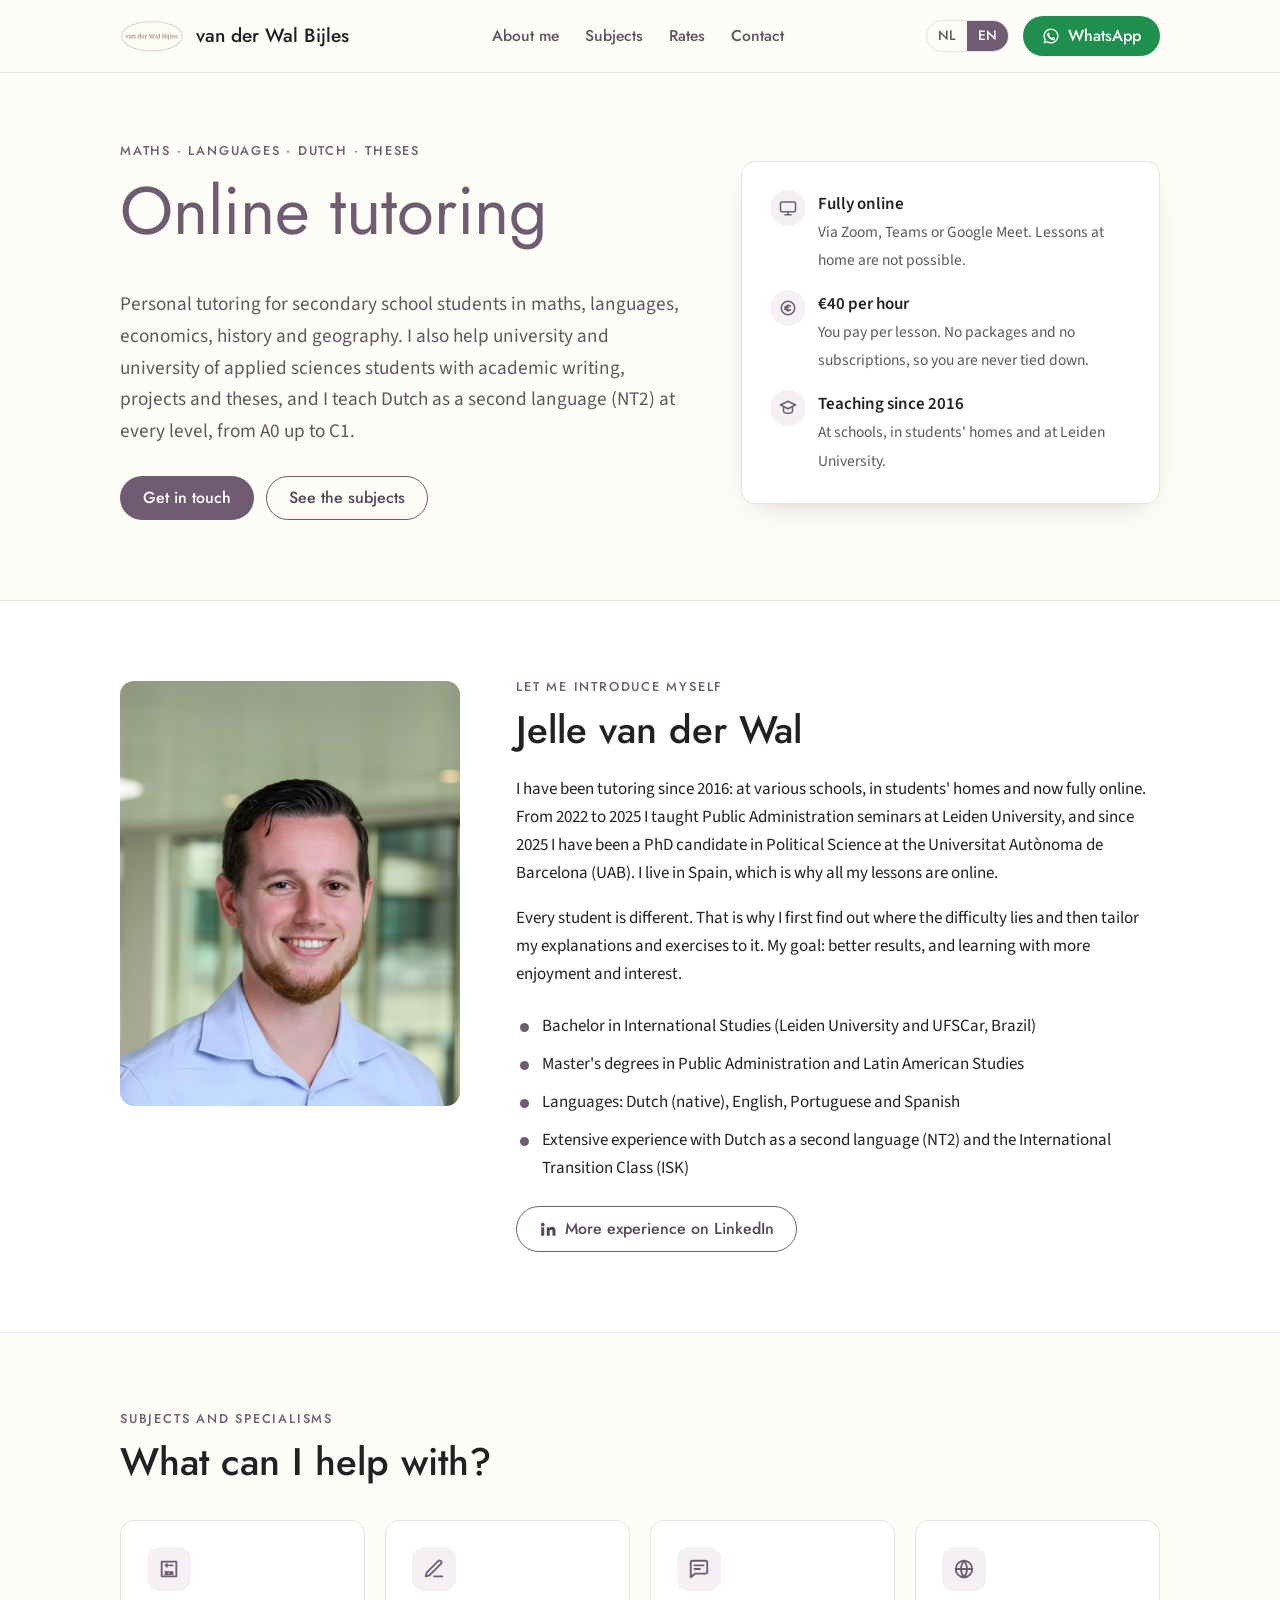
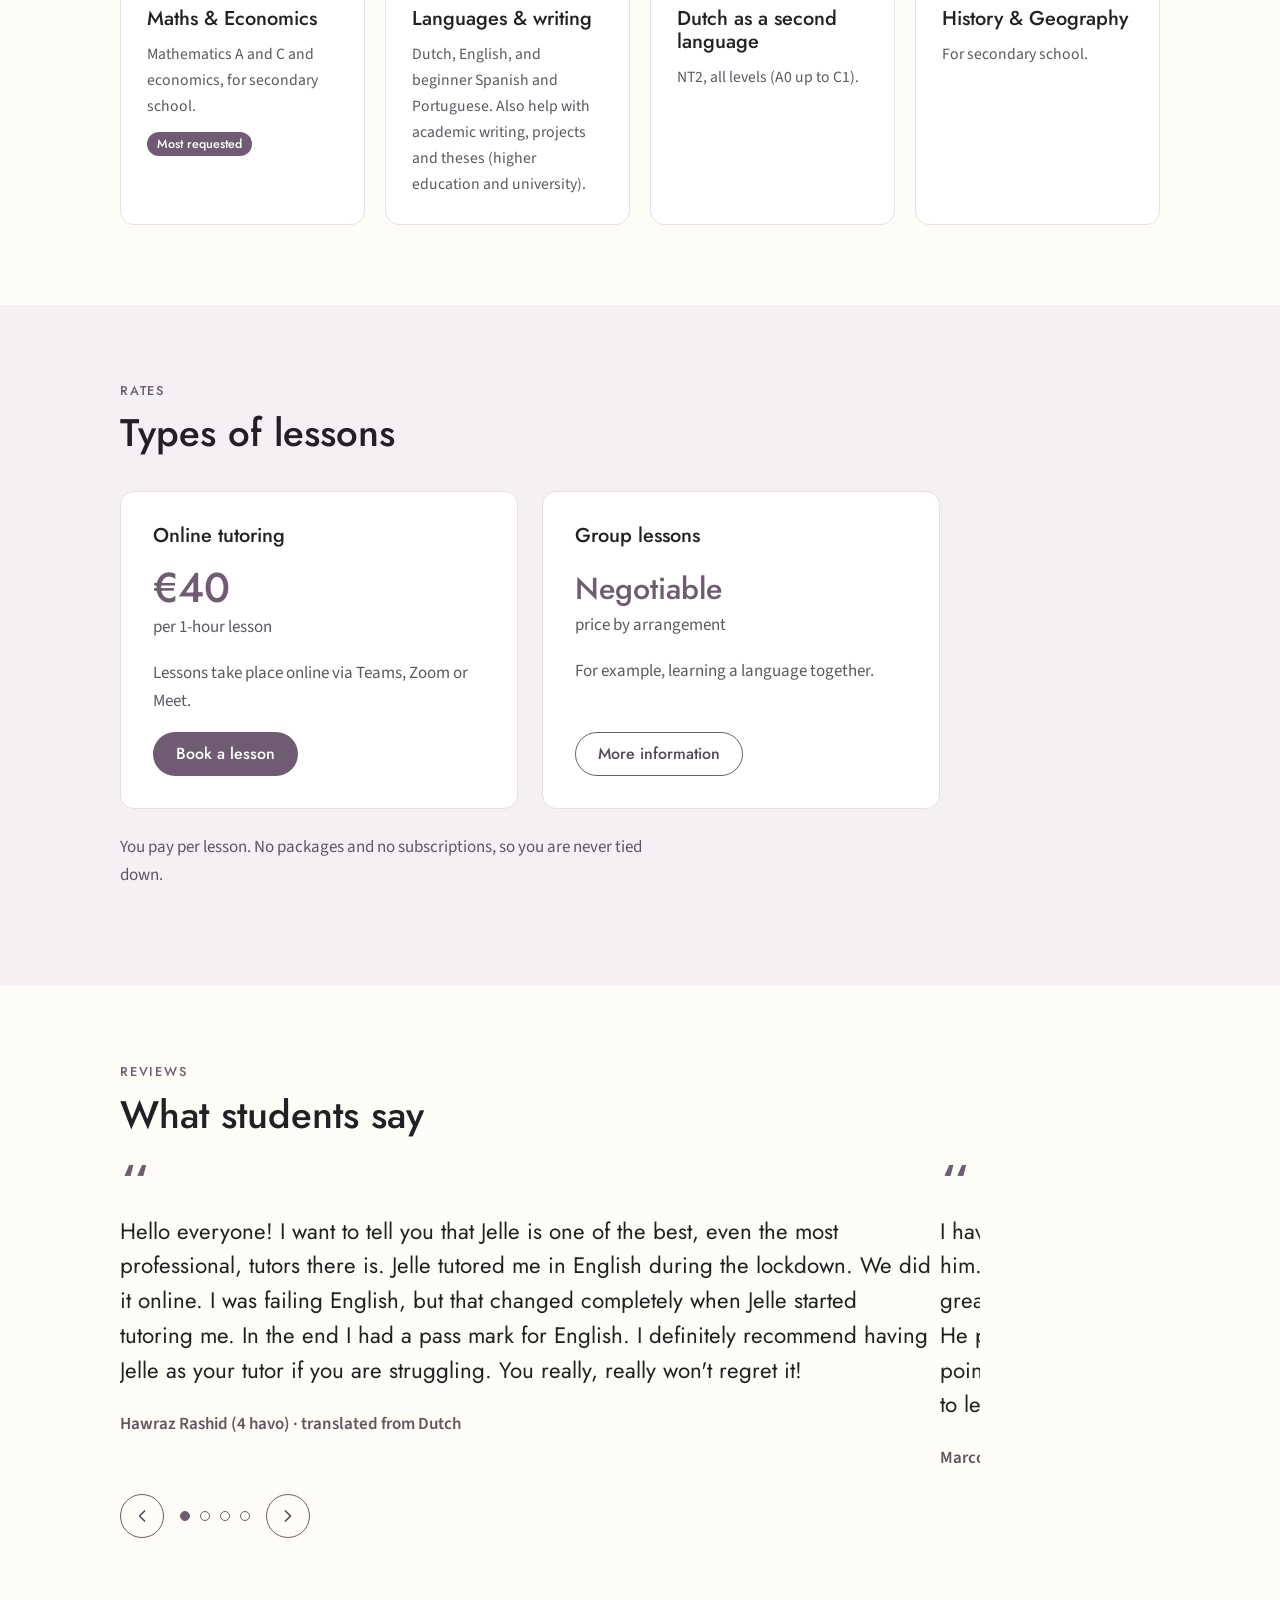
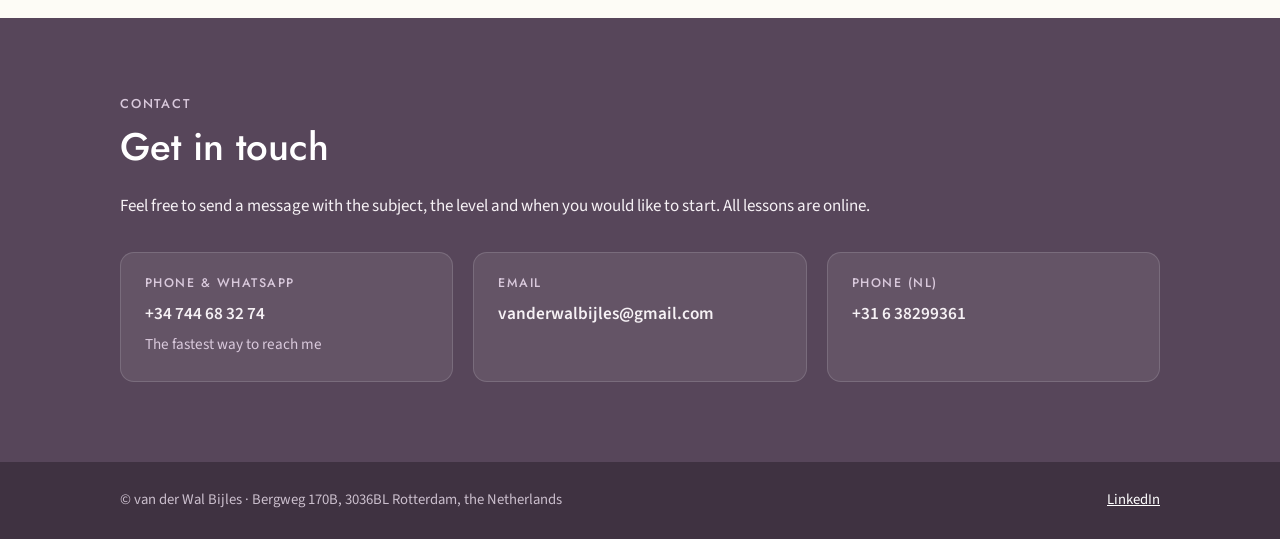
==== en/index.html @ b8bd735c "Engelse versie van de site (/en/) met NL | EN-schakelaar CSS en slider-script verplaatst naar css/st" ====
<!doctype html>
<html lang="en">
<head>
<meta charset="utf-8">
<meta name="viewport" content="width=device-width, initial-scale=1">
<title>Online tutoring in maths, languages and Dutch | van der Wal Bijles</title>
<meta name="description" content="Personal online tutoring for secondary school students in maths, languages, economics, history and geography. Help with academic writing and theses, and Dutch as a second language at every level. €40 per hour.">
<link rel="alternate" hreflang="nl" href="https://jellewvdwal.github.io/bijles/">
<link rel="alternate" hreflang="en" href="https://jellewvdwal.github.io/bijles/en/">
<link rel="preconnect" href="https://fonts.googleapis.com">
<link rel="preconnect" href="https://fonts.gstatic.com" crossorigin>
<link href="https://fonts.googleapis.com/css2?family=Jost:wght@400;500;600&family=Source+Sans+3:wght@400;600&display=swap" rel="stylesheet">
<link rel="stylesheet" href="../css/style.css">
</head>
<body>

<header>
  <div class="wrap nav">
    <a class="brand" href="#top"><img src="../img/logo.jpg" alt="van der Wal Bijles logo"><span>van der Wal Bijles</span></a>
    <ul>
      <li><a href="#about">About me</a></li>
      <li><a href="#subjects">Subjects</a></li>
      <li><a href="#rates">Rates</a></li>
      <li><a href="#contact">Contact</a></li>
    </ul>
    <div class="nav-right">
    <nav class="lang" aria-label="Language / Taal">
      <a href="../" lang="nl" hreflang="nl">NL</a>
      <span aria-current="page" lang="en">EN</span>
    </nav>
    <a class="btn btn-wa" href="https://wa.me/34744683274" aria-label="WhatsApp">
      <svg viewBox="0 0 24 24" fill="currentColor" aria-hidden="true"><path d="M12 2a10 10 0 0 0-8.6 15.1L2 22l5-1.3A10 10 0 1 0 12 2Zm0 18.2a8.2 8.2 0 0 1-4.2-1.2l-.3-.2-3 .8.8-2.9-.2-.3A8.2 8.2 0 1 1 12 20.2Zm4.5-6.1c-.2-.1-1.5-.7-1.7-.8-.2-.1-.4-.1-.6.1l-.8 1c-.1.2-.3.2-.5.1a6.7 6.7 0 0 1-3.3-2.9c-.2-.4.2-.4.7-1.3.1-.2 0-.3 0-.4l-.8-1.8c-.2-.5-.4-.4-.6-.4h-.5a1 1 0 0 0-.7.3 3 3 0 0 0-.9 2.2 5.2 5.2 0 0 0 1.1 2.7 11.8 11.8 0 0 0 4.5 4c1.7.7 2.3.8 3.2.6.5-.1 1.5-.6 1.7-1.2.2-.6.2-1.1.2-1.2-.1-.1-.3-.2-.5-.3Z"/></svg>
      <span>WhatsApp</span>
    </a>
    </div>
  </div>
</header>

<main id="top">

  <!-- Hero -->
  <section class="hero">
    <div class="wrap hero-grid">
      <div>
        <div class="eyebrow">Maths · Languages · Dutch · Theses</div>
        <h1>Online tutoring</h1>
        <p class="lead">Personal tutoring for secondary school students in maths, languages, economics, history and geography. I also help university and university of applied sciences students with academic writing, projects and theses, and I teach Dutch as a second language (NT2) at every level, from A0 up to C1.</p>
        <div class="actions">
          <a class="btn btn-primary" href="#contact">Get in touch</a>
          <a class="btn btn-ghost" href="#subjects">See the subjects</a>
        </div>
      </div>
      <aside class="facts" aria-label="At a glance">
        <ul>
          <li>
            <div class="ic"><svg viewBox="0 0 24 24" fill="none" stroke="currentColor" stroke-width="2" stroke-linecap="round" stroke-linejoin="round"><rect x="2" y="4" width="20" height="13" rx="2"/><path d="M8 21h8M12 17v4"/></svg></div>
            <div><strong>Fully online</strong><span>Via Zoom, Teams or Google Meet. Lessons at home are not possible.</span></div>
          </li>
          <li>
            <div class="ic"><svg viewBox="0 0 24 24" fill="none" stroke="currentColor" stroke-width="2" stroke-linecap="round" stroke-linejoin="round"><circle cx="12" cy="12" r="9"/><path d="M15 9.5a3.5 3.5 0 1 0 0 5M7.5 11h5M7.5 13.5h5"/></svg></div>
            <div><strong>€40 per hour</strong><span>You pay per lesson. No packages and no subscriptions, so you are never tied down.</span></div>
          </li>
          <li>
            <div class="ic"><svg viewBox="0 0 24 24" fill="none" stroke="currentColor" stroke-width="2" stroke-linecap="round" stroke-linejoin="round"><path d="M12 3 2 8l10 5 10-5-10-5Z"/><path d="M6 10.5V16c0 1.5 2.7 3 6 3s6-1.5 6-3v-5.5"/></svg></div>
            <div><strong>Teaching since 2016</strong><span>At schools, in students' homes and at Leiden University.</span></div>
          </li>
        </ul>
      </aside>
    </div>
  </section>

  <!-- About -->
  <section class="about" id="about">
    <div class="wrap about-grid">
      <img class="portrait" src="../img/portret.jpg" alt="Jelle van der Wal" width="900" height="1352">
      <div>
        <div class="eyebrow">Let me introduce myself</div>
        <h2>Jelle van der Wal</h2>
        <p>I have been tutoring since 2016: at various schools, in students' homes and now fully online. From 2022 to 2025 I taught Public Administration seminars at Leiden University, and since 2025 I have been a PhD candidate in Political Science at the Universitat Autònoma de Barcelona (UAB). I live in Spain, which is why all my lessons are online.</p>
        <p>Every student is different. That is why I first find out where the difficulty lies and then tailor my explanations and exercises to it. My goal: better results, and learning with more enjoyment and interest.</p>
        <ul class="creds">
          <li>Bachelor in International Studies (Leiden University and UFSCar, Brazil)</li>
          <li>Master's degrees in Public Administration and Latin American Studies</li>
          <li>Languages: Dutch (native), English, Portuguese and Spanish</li>
          <li>Extensive experience with Dutch as a second language (NT2) and the International Transition Class (ISK)</li>
        </ul>
        <a class="btn btn-ghost" href="https://www.linkedin.com/in/jelle-van-der-wal/" target="_blank" rel="noopener">
          <svg viewBox="0 0 24 24" fill="currentColor" aria-hidden="true"><path d="M4.98 3.5a2.5 2.5 0 1 1 0 5 2.5 2.5 0 0 1 0-5ZM3 9.5h4V21H3V9.5Zm6.5 0h3.8v1.6h.1c.5-1 1.8-2 3.8-2 4 0 4.8 2.6 4.8 6V21h-4v-5.1c0-1.2 0-2.8-1.7-2.8s-2 1.3-2 2.7V21h-4V9.5Z"/></svg>
          More experience on LinkedIn
        </a>
      </div>
    </div>
  </section>

  <!-- Subjects -->
  <section id="subjects">
    <div class="wrap">
      <div class="eyebrow">Subjects and specialisms</div>
      <h2>What can I help with?</h2>
      <div class="cards">
        <article class="card">
          <div class="ic"><svg viewBox="0 0 24 24" fill="none" stroke="currentColor" stroke-width="2" stroke-linecap="round" stroke-linejoin="round"><path d="M4 4h16v16H4z"/><path d="M8 8h3M9.5 6.5v3M13 8h3M8 15l3 3M11 15l-3 3M13 15.5h3M13 17.5h3"/></svg></div>
          <h3>Maths &amp; Economics</h3>
          <p>Mathematics A and C and economics, for secondary school.</p>
          <span class="tag">Most requested</span>
        </article>
        <article class="card">
          <div class="ic"><svg viewBox="0 0 24 24" fill="none" stroke="currentColor" stroke-width="2" stroke-linecap="round" stroke-linejoin="round"><path d="M12 20h9"/><path d="M16.5 3.5a2.1 2.1 0 0 1 3 3L7 19l-4 1 1-4Z"/></svg></div>
          <h3>Languages &amp; writing</h3>
          <p>Dutch, English, and beginner Spanish and Portuguese. Also help with academic writing, projects and theses (higher education and university).</p>
        </article>
        <article class="card">
          <div class="ic"><svg viewBox="0 0 24 24" fill="none" stroke="currentColor" stroke-width="2" stroke-linecap="round" stroke-linejoin="round"><path d="M7 8h10M7 12h6"/><path d="M21 15a2 2 0 0 1-2 2H8l-5 4V5a2 2 0 0 1 2-2h14a2 2 0 0 1 2 2Z"/></svg></div>
          <h3>Dutch as a second language</h3>
          <p>NT2, all levels (A0 up to C1).</p>
        </article>
        <article class="card">
          <div class="ic"><svg viewBox="0 0 24 24" fill="none" stroke="currentColor" stroke-width="2" stroke-linecap="round" stroke-linejoin="round"><circle cx="12" cy="12" r="9"/><path d="M3 12h18M12 3a14 14 0 0 1 0 18M12 3a14 14 0 0 0 0 18"/></svg></div>
          <h3>History &amp; Geography</h3>
          <p>For secondary school.</p>
        </article>
      </div>
    </div>
  </section>

  <!-- Pricing -->
  <section class="pricing" id="rates">
    <div class="wrap">
      <div class="eyebrow">Rates</div>
      <h2>Types of lessons</h2>
      <div class="price-grid">
        <div class="price">
          <h3>Online tutoring</h3>
          <div class="amount">€40</div>
          <div class="unit">per 1-hour lesson</div>
          <p>Lessons take place online via Teams, Zoom or Meet.</p>
          <a class="btn btn-primary" href="#contact">Book a lesson</a>
        </div>
        <div class="price">
          <h3>Group lessons</h3>
          <div class="amount small">Negotiable</div>
          <div class="unit">price by arrangement</div>
          <p>For example, learning a language together.</p>
          <a class="btn btn-ghost" href="#contact">More information</a>
        </div>
      </div>
      <p class="note">You pay per lesson. No packages and no subscriptions, so you are never tied down.</p>
    </div>
  </section>

  <!-- Testimonial -->
  <section id="reviews">
    <div class="wrap">
      <div class="eyebrow">Reviews</div>
      <h2>What students say</h2>
      <div class="slider" aria-roledescription="carousel" aria-label="Reviews">
        <div class="slides" id="slides">
          <blockquote class="slide" aria-roledescription="slide" aria-label="1 of 4">
            <p>Hello everyone! I want to tell you that Jelle is one of the best, even the most professional, tutors there is. Jelle tutored me in English during the lockdown. We did it online. I was failing English, but that changed completely when Jelle started tutoring me. In the end I had a pass mark for English. I definitely recommend having Jelle as your tutor if you are struggling. You really, really won't regret it!</p>
            <footer>Hawraz Rashid (4 havo) · translated from Dutch</footer>
          </blockquote>
          <blockquote class="slide" aria-roledescription="slide" aria-label="2 of 4">
            <p>I have been learning Dutch with Jelle online for a few months and I can recommend him. It was during the second Covid lockdown and the online class with him was great, I learnt a lot and used well my time during the long evenings of the lockdown. He prepared well all our lessons, and tailored his explanations and exercises to the points I found more difficult. He is professional and experienced, and will get back to learn Dutch with him next time (hopefully without a lockdown:)</p>
            <footer>Marco Garcia (Adult)</footer>
          </blockquote>
          <blockquote class="slide" aria-roledescription="slide" aria-label="3 of 4">
            <p>I'm now an MBO student, and over the past 2–3 years, in my 3rd and 4th year, Jelle helped me enormously with all the subjects I was struggling with. The tutoring is very flexible and fun, and he explains everything from start to finish. In year 3 I had a problem that kept me from going to school for 3 months, but his tutoring helped me pass all my tests and mock exams anyway. Highly recommended.</p>
            <footer>Zoen-Seo Kim (vmbo-tl) · translated from Dutch</footer>
          </blockquote>
          <blockquote class="slide" aria-roledescription="slide" aria-label="4 of 4">
            <p>Jelle tutored me in economics during my final vwo exam year. It helped me a lot: good, clear explanations. We always used the full time, and I could always send him a message if I had a question.</p>
            <footer>Tessa Brandenburg (6 vwo) · translated from Dutch</footer>
          </blockquote>
        </div>
        <div class="slider-nav">
          <button type="button" class="arrow" id="prev" aria-label="Previous review"><svg viewBox="0 0 24 24" fill="none" stroke="currentColor" stroke-width="2" stroke-linecap="round" stroke-linejoin="round"><path d="m15 18-6-6 6-6"/></svg></button>
          <div class="dots" id="dots"></div>
          <button type="button" class="arrow" id="next" aria-label="Next review"><svg viewBox="0 0 24 24" fill="none" stroke="currentColor" stroke-width="2" stroke-linecap="round" stroke-linejoin="round"><path d="m9 18 6-6-6-6"/></svg></button>
        </div>
      </div>
    </div>
  </section>

  <!-- Contact -->
  <section class="contact" id="contact">
    <div class="wrap">
      <div class="eyebrow">Contact</div>
      <h2>Get in touch</h2>
      <p>Feel free to send a message with the subject, the level and when you would like to start. All lessons are online.</p>
      <div class="contact-grid">
        <a class="c-item" href="https://wa.me/34744683274">
          <small>Phone &amp; WhatsApp</small>
          <strong>+34 744 68 32 74</strong>
          <span>The fastest way to reach me</span>
        </a>
        <a class="c-item" href="mailto:vanderwalbijles@gmail.com">
          <small>Email</small>
          <strong>vanderwalbijles@gmail.com</strong>
        </a>
        <a class="c-item" href="tel:+31638299361">
          <small>Phone (NL)</small>
          <strong>+31 6 38299361</strong>
        </a>
      </div>
    </div>
  </section>

</main>

<footer class="site">
  <div class="wrap">
    <span>© van der Wal Bijles · Bergweg 170B, 3036BL Rotterdam, the Netherlands</span>
    <a href="https://www.linkedin.com/in/jelle-van-der-wal/" target="_blank" rel="noopener">LinkedIn</a>
  </div>
</footer>

<script src="../js/reviews.js"></script>
</body>
</html>
---- css/style.css ----
:root {
    --bg: #fdfcf6;
    --surface: #ffffff;
    --tint: #f4f0f3;
    --text: #222024;
    --muted: #5d5760;
    --accent: #6f5c72;
    --accent-dark: #57465a;
    --line: #e6e0e4;
    --wa: #1f8f4e;
    --radius: 14px;
    --max: 1080px;
  }
  * { box-sizing: border-box; }
  html { scroll-behavior: smooth; }
  body {
    margin: 0;
    background: var(--bg);
    color: var(--text);
    font: 400 1.0625rem/1.65 "Source Sans 3", system-ui, sans-serif;
  }
  img { max-width: 100%; display: block; }
  a { color: var(--accent-dark); }
  h1, h2, h3 { font-family: "Jost", system-ui, sans-serif; font-weight: 500; line-height: 1.15; margin: 0 0 .6em; }
  h1 { font-size: clamp(2.6rem, 6vw, 4.2rem); color: var(--accent); font-weight: 400; }
  h2 { font-size: clamp(1.8rem, 3.5vw, 2.4rem); }
  h3 { font-size: 1.25rem; }
  p { margin: 0 0 1em; }
  .wrap { max-width: var(--max); margin: 0 auto; padding: 0 20px; }
  section { padding: 80px 0; }
  .eyebrow { font: 500 .8rem/1 "Jost", sans-serif; letter-spacing: .14em; text-transform: uppercase; color: var(--accent); margin-bottom: 14px; }

  /* Buttons */
  .btn { display: inline-flex; align-items: center; gap: 8px; padding: 13px 22px; border-radius: 999px; font: 500 1rem/1 "Jost", sans-serif; text-decoration: none; border: 1.5px solid transparent; transition: background .15s, color .15s; }
  .btn-primary { background: var(--accent); color: #fff; }
  .btn-primary:hover { background: var(--accent-dark); }
  .btn-ghost { border-color: var(--accent); color: var(--accent-dark); }
  .btn-ghost:hover { background: var(--tint); }
  .btn-wa { background: var(--wa); color: #fff; }
  .btn-wa:hover { background: #17733e; }
  .btn svg { width: 18px; height: 18px; flex: none; }

  /* Header */
  header { position: sticky; top: 0; z-index: 10; background: rgba(253,252,246,.94); backdrop-filter: blur(6px); border-bottom: 1px solid var(--line); }
  .nav { display: flex; align-items: center; justify-content: space-between; gap: 16px; height: 72px; }
  .brand { display: flex; align-items: center; gap: 12px; text-decoration: none; color: var(--text); font: 500 1.2rem/1 "Jost", sans-serif; }
  .brand img { width: 64px; height: auto; border-radius: 6px; }
  .nav ul { display: flex; gap: 26px; list-style: none; margin: 0; padding: 0; }
  .nav ul a { text-decoration: none; color: var(--muted); font: 500 .98rem/1 "Jost", sans-serif; }
  .nav ul a:hover { color: var(--accent-dark); }
  .nav .btn { padding: 10px 18px; }

  /* Hero */
  .hero { padding: 72px 0 80px; }
  .hero-grid { display: grid; grid-template-columns: 1.35fr 1fr; gap: 56px; align-items: center; }
  .hero .lead { font-size: 1.2rem; color: var(--muted); max-width: 56ch; }
  .hero .actions { display: flex; flex-wrap: wrap; gap: 12px; margin-top: 28px; }
  .facts { background: var(--surface); border: 1px solid var(--line); border-radius: var(--radius); padding: 28px; box-shadow: 0 10px 30px -18px rgba(60,40,60,.35); }
  .facts h3 { margin-bottom: 18px; }
  .facts ul { list-style: none; margin: 0; padding: 0; display: grid; gap: 16px; }
  .facts li { display: grid; grid-template-columns: 36px 1fr; gap: 12px; align-items: start; }
  .facts .ic { width: 36px; height: 36px; border-radius: 50%; background: var(--tint); color: var(--accent); display: grid; place-items: center; }
  .facts .ic svg { width: 18px; height: 18px; }
  .facts strong { display: block; font-weight: 600; }
  .facts span { color: var(--muted); font-size: .97rem; }

  /* About */
  .about { background: var(--surface); border-block: 1px solid var(--line); }
  .about-grid { display: grid; grid-template-columns: 340px 1fr; gap: 56px; align-items: start; }
  .portrait { border-radius: var(--radius); aspect-ratio: 4 / 5; object-fit: cover; object-position: 50% 30%; width: 100%; height: auto; }
  section[id] { scroll-margin-top: 72px; }
  .price .amount.small { font-size: 1.9rem; padding: 6px 0 3px; }
  .creds { list-style: none; padding: 0; margin: 24px 0; display: grid; gap: 10px; }
  .creds li { padding-left: 26px; position: relative; }
  .creds li::before { content: ""; position: absolute; left: 4px; top: .62em; width: 9px; height: 9px; border-radius: 50%; background: var(--accent); }

  /* Subjects */
  .cards { display: grid; grid-template-columns: repeat(4, 1fr); gap: 20px; margin-top: 36px; }
  .card { background: var(--surface); border: 1px solid var(--line); border-radius: var(--radius); padding: 26px; }
  .card .ic { width: 44px; height: 44px; border-radius: 12px; background: var(--tint); color: var(--accent); display: grid; place-items: center; margin-bottom: 16px; }
  .card .ic svg { width: 22px; height: 22px; }
  .card p { color: var(--muted); margin: 0; font-size: .98rem; }
  .tag { display: inline-block; margin-top: 12px; font: 500 .78rem/1 "Jost", sans-serif; background: var(--accent); color: #fff; padding: 6px 10px; border-radius: 999px; }

  /* Pricing */
  .pricing { background: var(--tint); }
  .price-grid { display: grid; grid-template-columns: repeat(2, 1fr); gap: 24px; margin-top: 36px; max-width: 820px; }
  .price { background: var(--surface); border-radius: var(--radius); padding: 32px; border: 1px solid var(--line); display: flex; flex-direction: column; }
  .price .amount { font: 500 2.6rem/1 "Jost", sans-serif; color: var(--accent); margin: 8px 0 4px; }
  .price .unit { color: var(--muted); margin-bottom: 18px; }
  .price p { color: var(--muted); }
  .price .btn { margin-top: auto; align-self: flex-start; }
  .note { margin-top: 24px; color: var(--muted); max-width: 70ch; }

  /* Testimonial */
  blockquote { margin: 0; max-width: 820px; }
  blockquote p { font: 400 clamp(1.15rem, 2.2vw, 1.4rem)/1.55 "Jost", sans-serif; color: var(--text); }
  blockquote p::before { content: "\201C"; display: block; font-size: 4rem; line-height: .6; color: var(--accent); margin-bottom: 10px; }
  blockquote footer { color: var(--muted); font-weight: 600; }
  .slider { max-width: 860px; margin-top: 28px; }
  .slides { display: flex; overflow-x: auto; scroll-snap-type: x mandatory; scrollbar-width: none; scroll-behavior: smooth; }
  .slides::-webkit-scrollbar { display: none; }
  .slide { flex: 0 0 100%; scroll-snap-align: start; padding-right: 8px; }
  .slider-nav { display: flex; align-items: center; gap: 16px; margin-top: 22px; }
  .arrow { width: 44px; height: 44px; border-radius: 50%; border: 1.5px solid var(--accent); background: transparent; color: var(--accent-dark); display: grid; place-items: center; cursor: pointer; }
  .arrow:hover { background: var(--tint); }
  .arrow svg { width: 20px; height: 20px; }
  .dots { display: flex; gap: 10px; }
  .dots button { width: 10px; height: 10px; border-radius: 50%; border: 1.5px solid var(--accent); background: transparent; padding: 0; cursor: pointer; }
  .dots button[aria-current="true"] { background: var(--accent); }
  /* Contact */
  .contact { background: var(--accent-dark); color: #f6f1f5; }
  .contact h2 { color: #fff; }
  .contact .eyebrow { color: #d9c9dc; }
  .contact-grid { display: grid; grid-template-columns: repeat(3, 1fr); gap: 20px; margin-top: 32px; }
  .c-item { background: rgba(255,255,255,.08); border: 1px solid rgba(255,255,255,.14); border-radius: var(--radius); padding: 24px; text-decoration: none; color: inherit; display: block; transition: background .15s; }
  a.c-item:hover { background: rgba(255,255,255,.14); }
  .c-item small { display: block; font: 500 .78rem/1 "Jost", sans-serif; letter-spacing: .12em; text-transform: uppercase; color: #d9c9dc; margin-bottom: 10px; }
  .c-item strong { font-weight: 600; font-size: 1.08rem; word-break: break-word; }
  .c-item span { display: block; color: #d9c9dc; font-size: .95rem; margin-top: 4px; }
  footer.site { background: #3f3241; color: #cbbfcd; padding: 26px 0; font-size: .92rem; }
  footer.site .wrap { display: flex; justify-content: space-between; gap: 16px; flex-wrap: wrap; }
  footer.site a { color: #fff; }

  /* Responsive */
  @media (max-width: 960px) {
    .cards { grid-template-columns: repeat(2, 1fr); }
    .contact-grid { grid-template-columns: 1fr 1fr; }
  }
  @media (max-width: 820px) {
    .nav ul { display: none; }
    .hero-grid, .about-grid { grid-template-columns: 1fr; gap: 36px; }
    .about-grid .portrait { max-width: 280px; }
    .price-grid { grid-template-columns: 1fr; }
    section { padding: 60px 0; }
  }
  @media (max-width: 560px) {
    .wrap { padding: 0 16px; }
    .cards, .contact-grid { grid-template-columns: 1fr; }
    .brand span { font-size: 1.05rem; }
    .brand img { width: 52px; }
    .nav .btn span { display: none; }
    .hero { padding-top: 48px; }
  }

  /* Language switch */
  .nav-right { display: flex; align-items: center; gap: 14px; }
  .lang { display: flex; border: 1.5px solid var(--line); border-radius: 999px; overflow: hidden; font: 500 .85rem/1 "Jost", sans-serif; }
  .lang a, .lang span { padding: 8px 11px; text-decoration: none; color: var(--muted); }
  .lang [aria-current="page"] { background: var(--accent); color: #fff; }
  .lang a:hover { color: var(--accent-dark); background: var(--tint); }
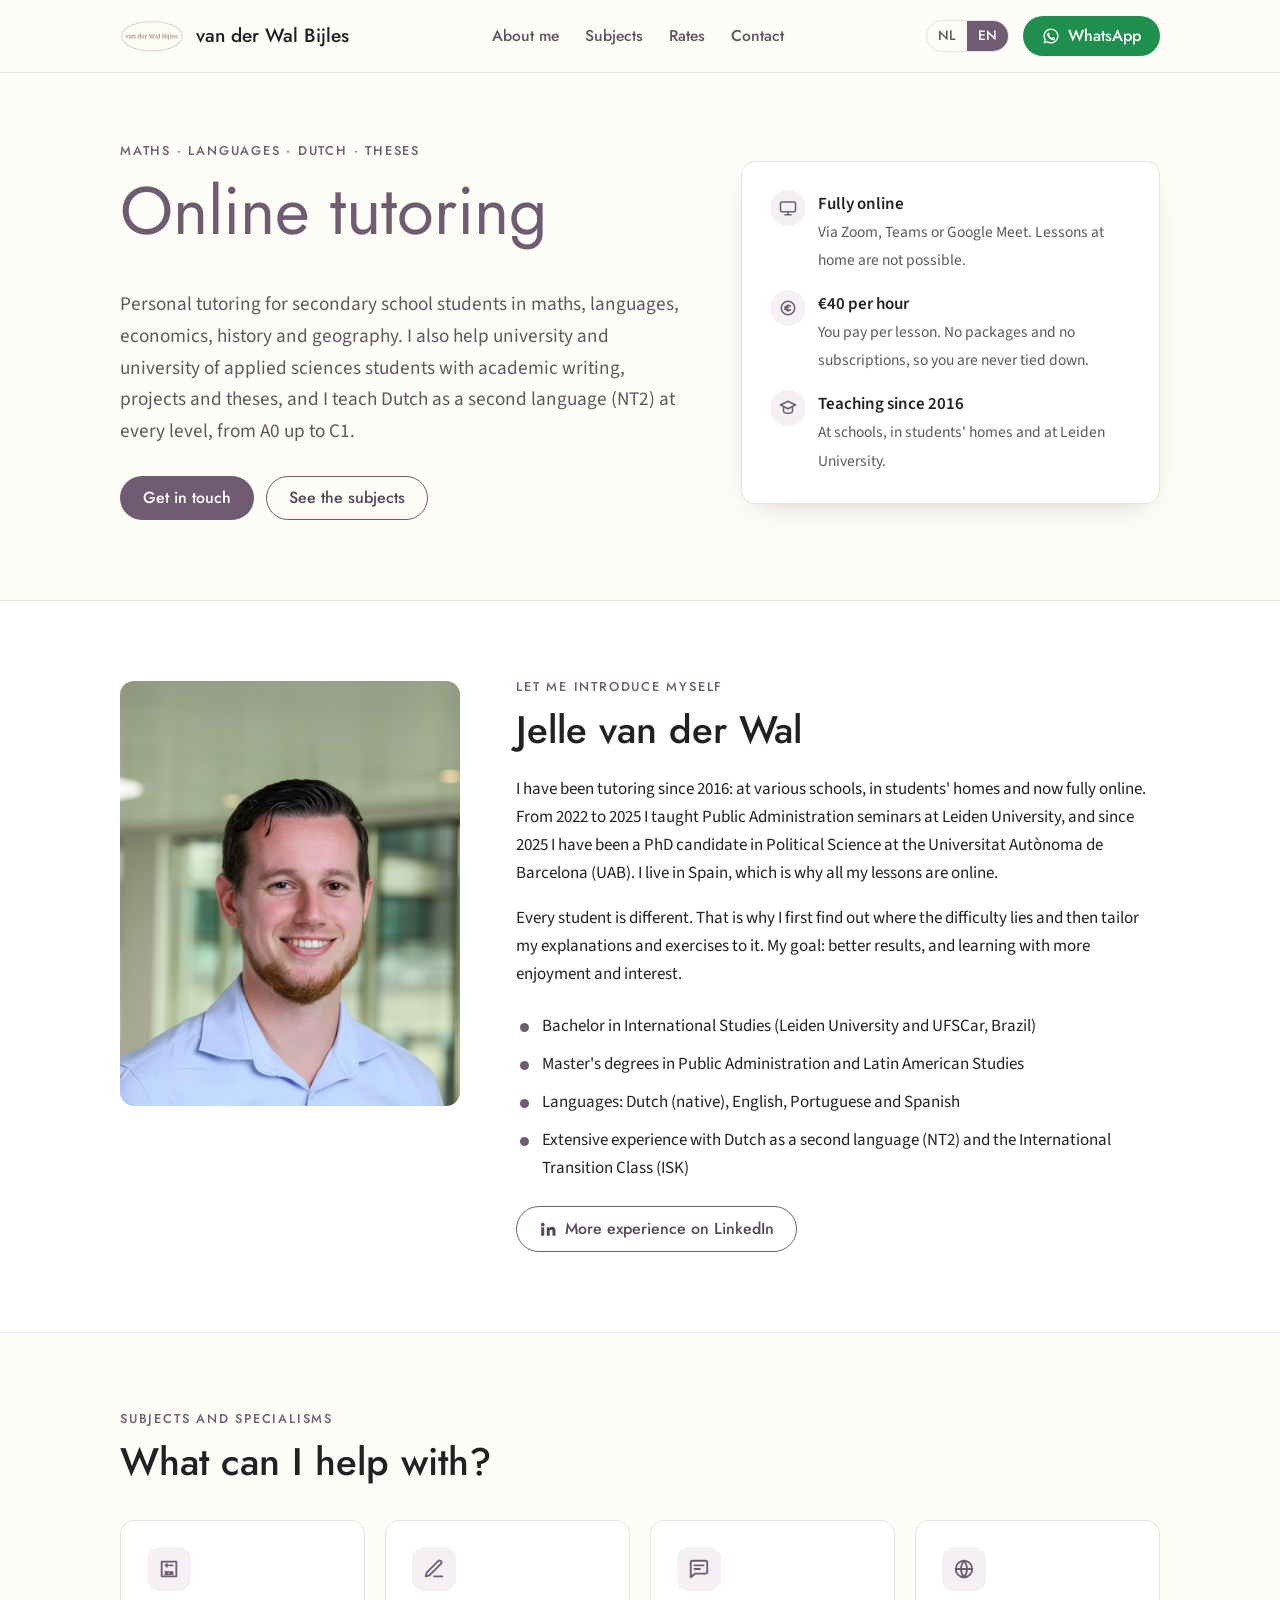
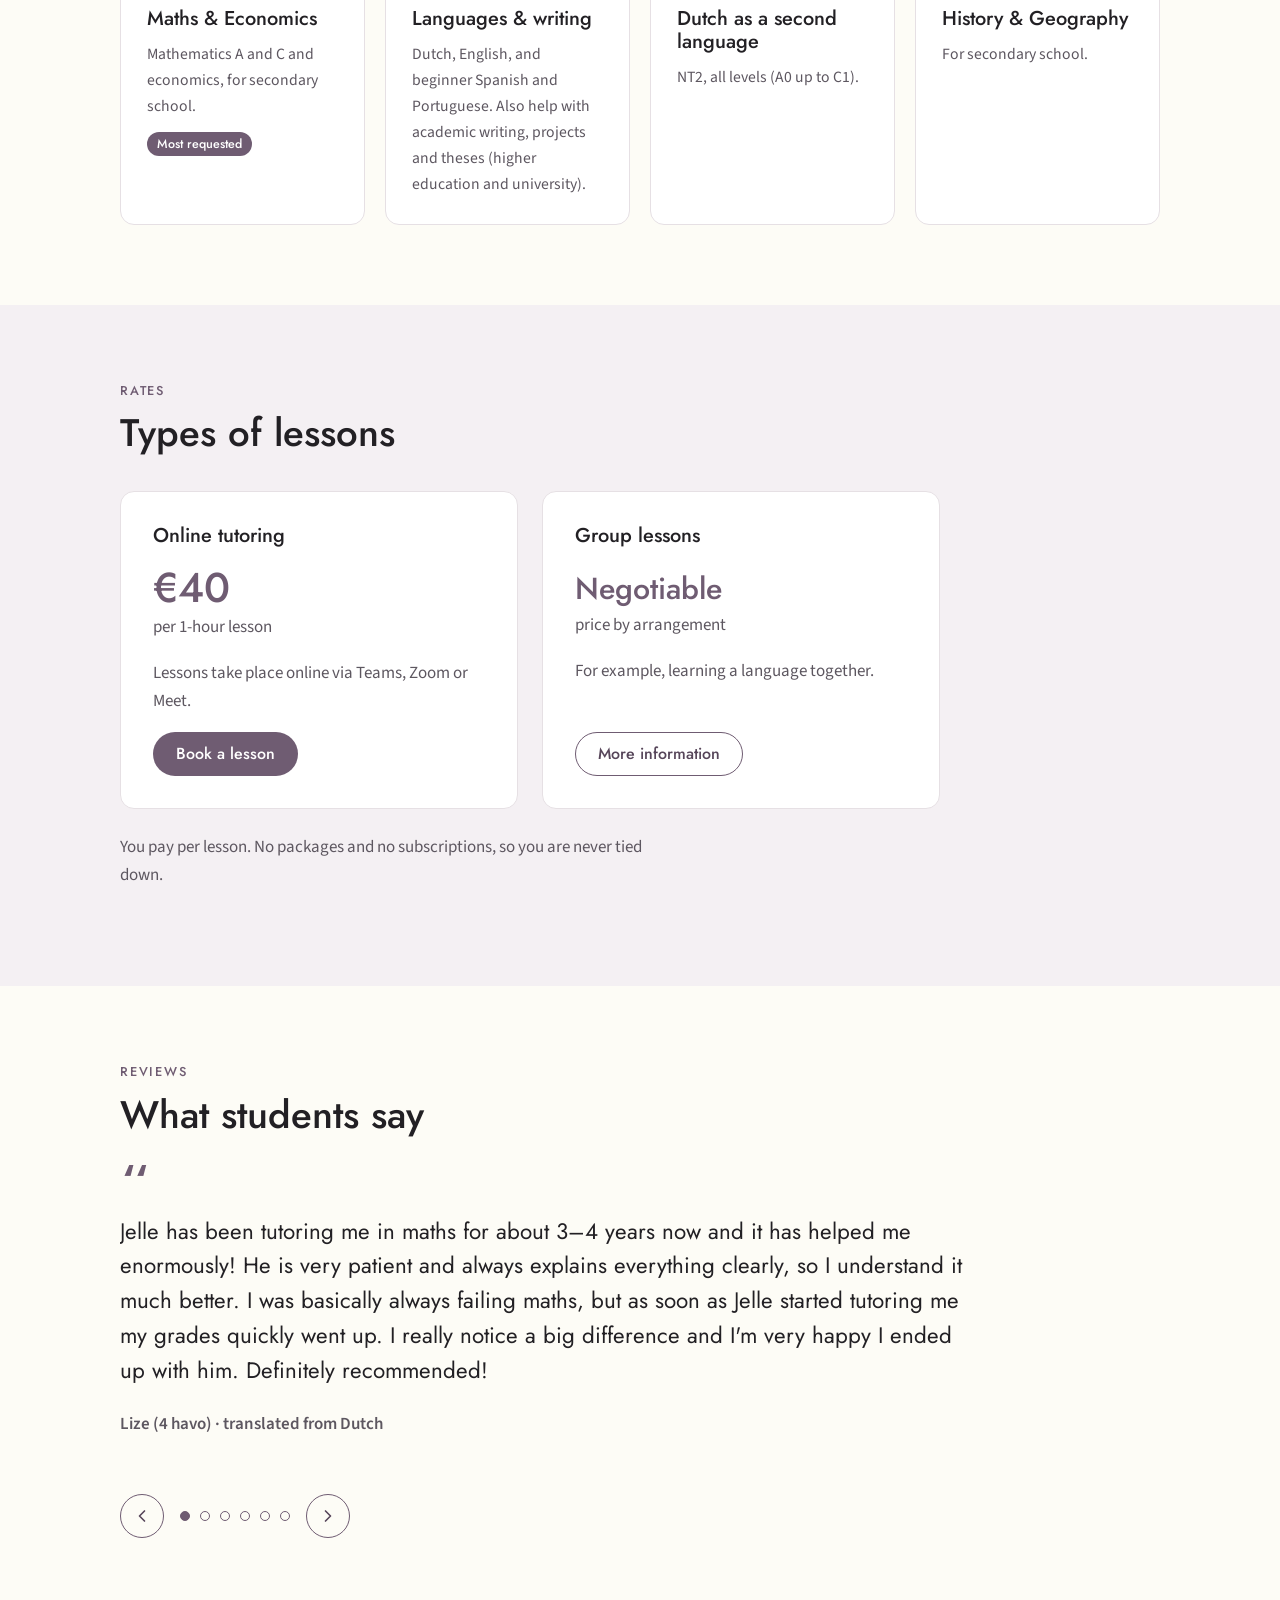
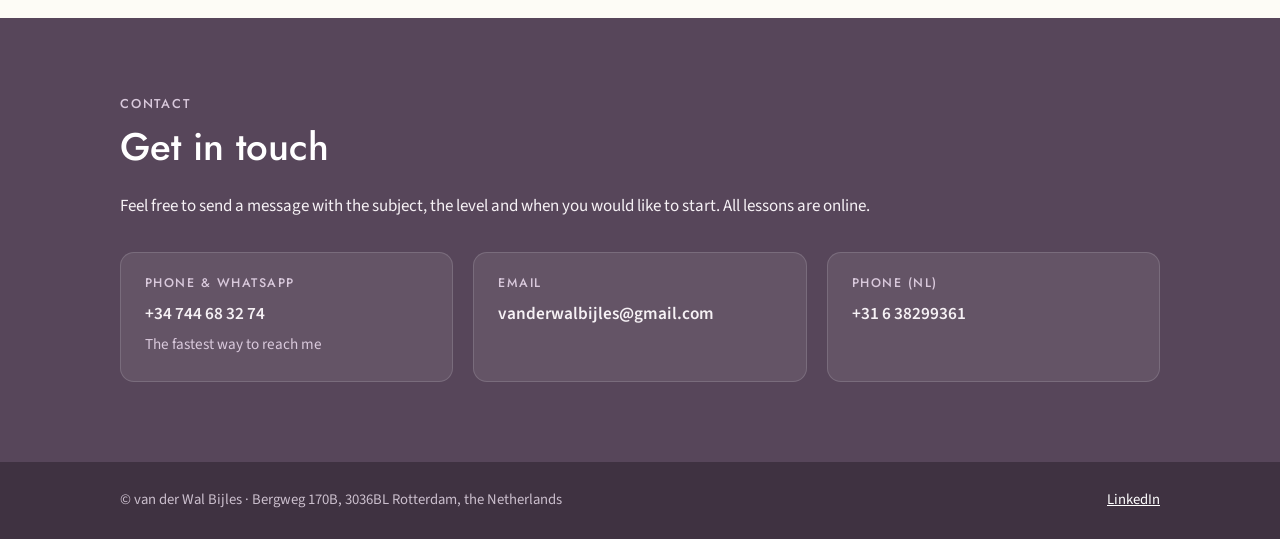
==== commit b3adfa3f: "Reviews van Lize en Christina toegevoegd (NL + EN) Ook: elke review vult nu de volle breedte van de " ====
--- a/en/index.html
+++ b/en/index.html
@@ -155,19 +155,27 @@
       <h2>What students say</h2>
       <div class="slider" aria-roledescription="carousel" aria-label="Reviews">
         <div class="slides" id="slides">
-          <blockquote class="slide" aria-roledescription="slide" aria-label="1 of 4">
+          <blockquote class="slide" aria-roledescription="slide" aria-label="1 of 6">
+            <p>Jelle has been tutoring me in maths for about 3–4 years now and it has helped me enormously! He is very patient and always explains everything clearly, so I understand it much better. I was basically always failing maths, but as soon as Jelle started tutoring me my grades quickly went up. I really notice a big difference and I'm very happy I ended up with him. Definitely recommended!</p>
+            <footer>Lize (4 havo) · translated from Dutch</footer>
+          </blockquote>
+          <blockquote class="slide" aria-roledescription="slide" aria-label="2 of 6">
+            <p>Very happy with the help I got from Jelle!! He helped me so well and I always felt at ease with him! He explains everything calmly and clearly. When I didn't understand something straight away, he really took the time to explain it in a different way so that I still got it! Definitely recommended!</p>
+            <footer>Christina (Social Work, university of applied sciences) · translated from Dutch</footer>
+          </blockquote>
+          <blockquote class="slide" aria-roledescription="slide" aria-label="3 of 6">
             <p>Hello everyone! I want to tell you that Jelle is one of the best, even the most professional, tutors there is. Jelle tutored me in English during the lockdown. We did it online. I was failing English, but that changed completely when Jelle started tutoring me. In the end I had a pass mark for English. I definitely recommend having Jelle as your tutor if you are struggling. You really, really won't regret it!</p>
             <footer>Hawraz Rashid (4 havo) · translated from Dutch</footer>
           </blockquote>
-          <blockquote class="slide" aria-roledescription="slide" aria-label="2 of 4">
+          <blockquote class="slide" aria-roledescription="slide" aria-label="4 of 6">
             <p>I have been learning Dutch with Jelle online for a few months and I can recommend him. It was during the second Covid lockdown and the online class with him was great, I learnt a lot and used well my time during the long evenings of the lockdown. He prepared well all our lessons, and tailored his explanations and exercises to the points I found more difficult. He is professional and experienced, and will get back to learn Dutch with him next time (hopefully without a lockdown:)</p>
             <footer>Marco Garcia (Adult)</footer>
           </blockquote>
-          <blockquote class="slide" aria-roledescription="slide" aria-label="3 of 4">
+          <blockquote class="slide" aria-roledescription="slide" aria-label="5 of 6">
             <p>I'm now an MBO student, and over the past 2–3 years, in my 3rd and 4th year, Jelle helped me enormously with all the subjects I was struggling with. The tutoring is very flexible and fun, and he explains everything from start to finish. In year 3 I had a problem that kept me from going to school for 3 months, but his tutoring helped me pass all my tests and mock exams anyway. Highly recommended.</p>
             <footer>Zoen-Seo Kim (vmbo-tl) · translated from Dutch</footer>
           </blockquote>
-          <blockquote class="slide" aria-roledescription="slide" aria-label="4 of 4">
+          <blockquote class="slide" aria-roledescription="slide" aria-label="6 of 6">
             <p>Jelle tutored me in economics during my final vwo exam year. It helped me a lot: good, clear explanations. We always used the full time, and I could always send him a message if I had a question.</p>
             <footer>Tessa Brandenburg (6 vwo) · translated from Dutch</footer>
           </blockquote>
--- a/css/style.css
+++ b/css/style.css
@@ -100,7 +100,7 @@
   .slider { max-width: 860px; margin-top: 28px; }
   .slides { display: flex; overflow-x: auto; scroll-snap-type: x mandatory; scrollbar-width: none; scroll-behavior: smooth; }
   .slides::-webkit-scrollbar { display: none; }
-  .slide { flex: 0 0 100%; scroll-snap-align: start; padding-right: 8px; }
+  .slide { flex: 0 0 100%; max-width: none; scroll-snap-align: start; padding-right: 8px; }
   .slider-nav { display: flex; align-items: center; gap: 16px; margin-top: 22px; }
   .arrow { width: 44px; height: 44px; border-radius: 50%; border: 1.5px solid var(--accent); background: transparent; color: var(--accent-dark); display: grid; place-items: center; cursor: pointer; }
   .arrow:hover { background: var(--tint); }
